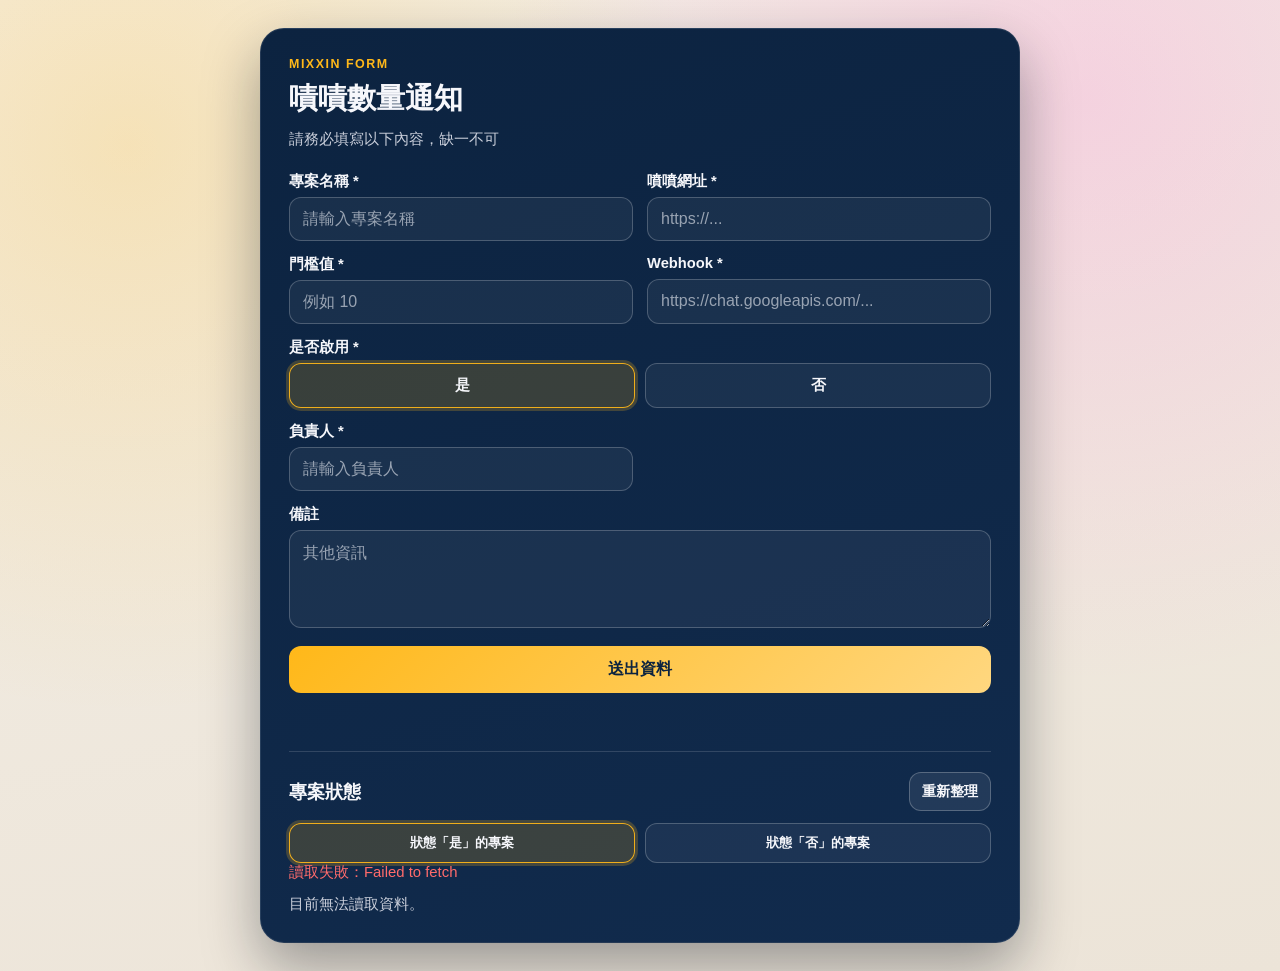
==== web/index.html @ 38cac71a "Reorganize web app into web folder and scope Pages deploy" ====
<!doctype html>
<html lang="zh-Hant">
  <head>
    <meta charset="utf-8" />
    <meta name="viewport" content="width=device-width, initial-scale=1" />
    <title>資料填寫表單</title>
    <link rel="stylesheet" href="styles.css" />
  </head>
  <body>
    <main class="page">
      <section class="card" aria-label="Google Sheet 表單">
        <header class="hero">
          <p class="eyebrow">MIXXIN FORM</p>
          <h1>嘖嘖數量通知</h1>
          <p class="subtitle">請務必填寫以下內容，缺一不可</p>
        </header>

        <form id="sheet-form" class="form" novalidate>
          <div id="fields" class="fields" aria-live="polite"></div>

          <div class="actions">
            <button id="submit-btn" class="btn" type="submit">送出資料</button>
            <p id="status" class="status" role="status" aria-live="polite"></p>
          </div>
        </form>

        <section class="enabled-section" aria-label="專案狀態">
          <div class="enabled-head">
            <h2>專案狀態</h2>
            <button id="refresh-enabled-btn" class="btn btn-ghost" type="button">重新整理</button>
          </div>
          <div class="status-switch" role="group" aria-label="專案狀態篩選">
            <button class="status-tab is-active js-status-tab" type="button" data-status="enabled">狀態「是」的專案</button>
            <button class="status-tab js-status-tab" type="button" data-status="disabled">狀態「否」的專案</button>
          </div>
          <p id="enabled-status" class="status" role="status" aria-live="polite"></p>
          <div id="enabled-list" class="enabled-list"></div>
        </section>
      </section>
    </main>

    <script src="app.js"></script>
  </body>
</html>
---- web/styles.css ----
:root {
  --bg-1: #f4efe6;
  --bg-2: #ece4d8;
  --surface: #0c2340;
  --surface-2: #112b4d;
  --ink: #f6f7fb;
  --muted: #c9ceda;
  --primary: #ffb819;
  --accent: #ff48cc;
  --ok: #3ecf8e;
  --err: #ff6b6b;
  --font: "Rubik", "Noto Sans TC", "PingFang TC", "Microsoft JhengHei", sans-serif;
}

* {
  box-sizing: border-box;
}

body {
  margin: 0;
  min-height: 100vh;
  font-family: var(--font);
  background:
    radial-gradient(circle at 10% 15%, rgba(255, 184, 25, 0.22), transparent 40%),
    radial-gradient(circle at 85% 10%, rgba(255, 72, 204, 0.16), transparent 42%),
    linear-gradient(170deg, var(--bg-1), var(--bg-2));
  color: #1f2530;
}

.page {
  min-height: 100vh;
  display: grid;
  place-items: center;
  padding: 28px 16px;
}

.card {
  width: min(760px, 100%);
  background: linear-gradient(160deg, var(--surface), var(--surface-2));
  color: var(--ink);
  border-radius: 24px;
  padding: 28px;
  box-shadow: 0 24px 56px rgba(6, 14, 24, 0.36);
  border: 1px solid rgba(255, 255, 255, 0.1);
  animation: reveal 0.5s ease-out;
}

.hero h1 {
  margin: 0;
  font-size: clamp(1.5rem, 2.3vw, 2rem);
}

.eyebrow {
  margin: 0 0 8px;
  color: var(--primary);
  letter-spacing: 0.12em;
  font-size: 0.78rem;
  font-weight: 700;
}

.subtitle {
  margin: 10px 0 0;
  color: var(--muted);
  font-size: 0.95rem;
}

.form {
  margin-top: 22px;
}

.fields {
  display: grid;
  gap: 14px;
  grid-template-columns: repeat(2, minmax(0, 1fr));
}

.field {
  display: grid;
  gap: 6px;
}

.field:nth-child(5),
.field:has(textarea) {
  grid-column: 1 / -1;
}

label {
  font-weight: 600;
  font-size: 0.92rem;
}

input,
textarea {
  width: 100%;
  border: 1px solid rgba(255, 255, 255, 0.22);
  border-radius: 12px;
  padding: 12px 13px;
  font-size: 1rem;
  font-family: var(--font);
  color: var(--ink);
  background: rgba(255, 255, 255, 0.05);
  outline: none;
  transition: border-color 0.2s ease, box-shadow 0.2s ease;
}

input::placeholder,
textarea::placeholder {
  color: rgba(245, 247, 251, 0.58);
}

input:focus,
textarea:focus {
  border-color: var(--primary);
  box-shadow: 0 0 0 3px rgba(255, 184, 25, 0.22);
}

.toggle-group {
  display: grid;
  grid-template-columns: repeat(2, minmax(0, 1fr));
  gap: 10px;
}

.toggle-item {
  position: relative;
  display: block;
  cursor: pointer;
}

.toggle-item input {
  position: absolute;
  opacity: 0;
  pointer-events: none;
}

.toggle-item span {
  display: block;
  text-align: center;
  padding: 12px 10px;
  border-radius: 12px;
  border: 1px solid rgba(255, 255, 255, 0.22);
  background: rgba(255, 255, 255, 0.05);
  color: var(--ink);
  font-weight: 700;
  transition: border-color 0.2s ease, box-shadow 0.2s ease, background 0.2s ease;
}

.toggle-item input:checked + span {
  border-color: rgba(255, 184, 25, 0.92);
  background: rgba(255, 184, 25, 0.18);
  box-shadow: 0 0 0 3px rgba(255, 184, 25, 0.22);
}

.actions {
  margin-top: 18px;
  display: grid;
  gap: 10px;
}

.btn {
  border: none;
  border-radius: 12px;
  padding: 13px 16px;
  font-size: 1rem;
  font-weight: 700;
  font-family: var(--font);
  background: linear-gradient(135deg, var(--primary), #ffd77f);
  color: #0c2340;
  cursor: pointer;
  transition: transform 0.15s ease;
}

.btn:hover {
  transform: translateY(-1px);
}

.btn.btn-ghost {
  background: rgba(255, 255, 255, 0.08);
  border: 1px solid rgba(255, 255, 255, 0.24);
  color: var(--ink);
}

.btn.btn-small {
  padding: 9px 12px;
  font-size: 0.88rem;
}

.btn.btn-danger {
  background: linear-gradient(135deg, #ff7f7f, #ff5454);
  color: #2f0808;
  min-width: 88px;
}

.btn.btn-success {
  background: linear-gradient(135deg, #84e6b8, #3ecf8e);
  color: #073420;
  min-width: 88px;
}

.btn:disabled {
  opacity: 0.6;
  cursor: not-allowed;
  transform: none;
}

.status {
  min-height: 22px;
  margin: 0;
  font-size: 0.93rem;
  color: var(--muted);
}

.status.success {
  color: var(--ok);
}

.status.error {
  color: var(--err);
}

.status.pending {
  color: var(--primary);
}

.enabled-section {
  margin-top: 26px;
  border-top: 1px solid rgba(255, 255, 255, 0.14);
  padding-top: 20px;
}

.enabled-head {
  display: flex;
  justify-content: space-between;
  align-items: center;
  gap: 10px;
}

.enabled-head h2 {
  margin: 0;
  font-size: 1.15rem;
}

.enabled-head .btn {
  padding: 9px 12px;
  font-size: 0.9rem;
}

.enabled-list {
  margin-top: 10px;
  display: grid;
  gap: 10px;
}

.status-switch {
  margin-top: 12px;
  display: grid;
  grid-template-columns: repeat(2, minmax(0, 1fr));
  gap: 10px;
}

.status-tab {
  border: 1px solid rgba(255, 255, 255, 0.22);
  border-radius: 12px;
  padding: 10px 12px;
  background: rgba(255, 255, 255, 0.05);
  color: var(--ink);
  font-weight: 700;
  font-family: var(--font);
  cursor: pointer;
}

.status-tab.is-active {
  border-color: rgba(255, 184, 25, 0.92);
  background: rgba(255, 184, 25, 0.18);
  box-shadow: 0 0 0 3px rgba(255, 184, 25, 0.22);
}

.project-item {
  border: 1px solid rgba(255, 255, 255, 0.16);
  border-radius: 14px;
  padding: 12px;
  display: flex;
  justify-content: space-between;
  align-items: flex-start;
  gap: 12px;
  background: rgba(255, 255, 255, 0.04);
}

.project-main h3 {
  margin: 0;
  font-size: 1rem;
}

.project-main p {
  margin: 5px 0 0;
  color: var(--muted);
  font-size: 0.92rem;
}

.threshold-editor {
  margin-top: 8px;
  display: grid;
  gap: 6px;
}

.threshold-editor label {
  color: var(--muted);
  font-size: 0.86rem;
}

.threshold-controls {
  display: flex;
  gap: 8px;
  align-items: center;
}

.threshold-input {
  max-width: 140px;
}

.project-main a {
  display: inline-block;
  margin-top: 6px;
  color: #8fd3ff;
  font-size: 0.9rem;
  word-break: break-all;
}

.project-main .note {
  margin-top: 7px;
  color: #e2e7f2;
}

.empty {
  margin: 0;
  color: var(--muted);
  font-size: 0.92rem;
}

@keyframes reveal {
  from {
    opacity: 0;
    transform: translateY(12px);
  }
  to {
    opacity: 1;
    transform: translateY(0);
  }
}

@media (max-width: 640px) {
  .card {
    padding: 20px;
    border-radius: 18px;
  }

  .fields {
    grid-template-columns: 1fr;
  }

  .field,
  .field:nth-child(5) {
    grid-column: auto;
  }

  .enabled-head {
    align-items: stretch;
    flex-direction: column;
  }

  .project-item {
    flex-direction: column;
  }

  .project-item .btn {
    width: 100%;
  }

  .status-switch {
    grid-template-columns: 1fr;
  }

  .threshold-controls {
    flex-direction: column;
    align-items: stretch;
  }

  .threshold-input {
    max-width: none;
  }
}
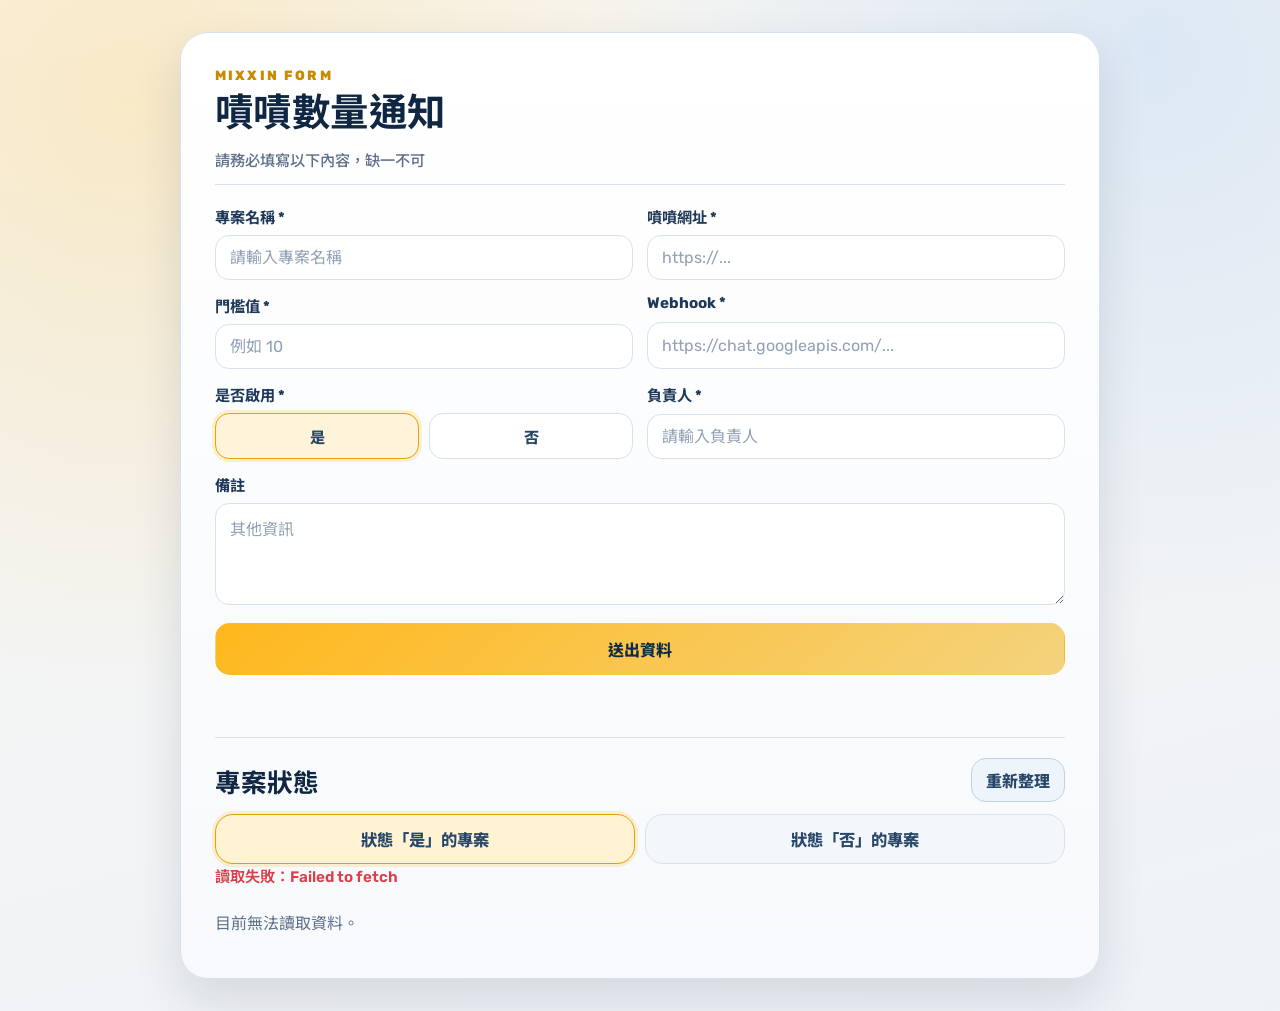
==== commit f9b9bcdd: "Bust cache for web assets" ====
--- a/web/index.html
+++ b/web/index.html
@@ -4,7 +4,7 @@
     <meta charset="utf-8" />
     <meta name="viewport" content="width=device-width, initial-scale=1" />
     <title>資料填寫表單</title>
-    <link rel="stylesheet" href="styles.css" />
+    <link rel="stylesheet" href="styles.css?v=20260305-1" />
   </head>
   <body>
     <main class="page">
@@ -39,6 +39,6 @@
       </section>
     </main>
 
-    <script src="app.js"></script>
+    <script src="app.js?v=20260305-1"></script>
   </body>
 </html>
--- a/web/styles.css
+++ b/web/styles.css
@@ -1,72 +1,84 @@
+@import url("https://fonts.googleapis.com/css2?family=Noto+Sans+TC:wght@400;500;600;700;800&family=Rubik:wght@400;500;600;700;800&display=swap");
+
 :root {
-  --bg-1: #f4efe6;
-  --bg-2: #ece4d8;
-  --surface: #0c2340;
-  --surface-2: #112b4d;
-  --ink: #f6f7fb;
-  --muted: #c9ceda;
-  --primary: #ffb819;
-  --accent: #ff48cc;
-  --ok: #3ecf8e;
-  --err: #ff6b6b;
+  --bg-base: #f8f6f1;
+  --bg-muted: #eef2f7;
+  --panel: #ffffff;
+  --panel-2: #f7f9fc;
+  --surface: #ffffff;
+  --surface-soft: #f4f7fb;
+  --ink: #172b42;
+  --ink-muted: #5e718a;
+  --line: #d8e2ee;
+  --line-strong: #c2d0df;
+  --primary: #ffb81c;
+  --primary-soft: rgba(255, 184, 28, 0.2);
+  --danger: #f55662;
+  --success: #19b575;
+  --link: #1f73c9;
   --font: "Rubik", "Noto Sans TC", "PingFang TC", "Microsoft JhengHei", sans-serif;
 }
 
-* {
-  box-sizing: border-box;
-}
+* { box-sizing: border-box; }
 
 body {
   margin: 0;
   min-height: 100vh;
   font-family: var(--font);
+  color: var(--ink);
   background:
-    radial-gradient(circle at 10% 15%, rgba(255, 184, 25, 0.22), transparent 40%),
-    radial-gradient(circle at 85% 10%, rgba(255, 72, 204, 0.16), transparent 42%),
-    linear-gradient(170deg, var(--bg-1), var(--bg-2));
-  color: #1f2530;
+    radial-gradient(circle at 10% 10%, rgba(255, 184, 28, 0.2), transparent 40%),
+    radial-gradient(circle at 90% 5%, rgba(84, 164, 255, 0.16), transparent 38%),
+    linear-gradient(165deg, var(--bg-base), var(--bg-muted));
 }
 
 .page {
   min-height: 100vh;
   display: grid;
   place-items: center;
-  padding: 28px 16px;
+  padding: 32px 16px;
 }
 
 .card {
-  width: min(760px, 100%);
-  background: linear-gradient(160deg, var(--surface), var(--surface-2));
+  width: min(920px, 100%);
+  border-radius: 28px;
+  border: 1px solid var(--line);
+  background: linear-gradient(180deg, var(--panel), var(--panel-2));
   color: var(--ink);
-  border-radius: 24px;
-  padding: 28px;
-  box-shadow: 0 24px 56px rgba(6, 14, 24, 0.36);
-  border: 1px solid rgba(255, 255, 255, 0.1);
-  animation: reveal 0.5s ease-out;
+  box-shadow: 0 22px 48px rgba(20, 35, 54, 0.12);
+  padding: 34px;
+  animation: reveal 0.45s ease-out;
+}
+
+.hero {
+  padding-bottom: 14px;
+  border-bottom: 1px solid var(--line);
 }
 
 .hero h1 {
   margin: 0;
-  font-size: clamp(1.5rem, 2.3vw, 2rem);
+  font-size: clamp(1.6rem, 3vw, 2.45rem);
+  letter-spacing: 0.01em;
+  line-height: 1.08;
+  color: #0f2742;
 }
 
 .eyebrow {
-  margin: 0 0 8px;
-  color: var(--primary);
-  letter-spacing: 0.12em;
-  font-size: 0.78rem;
-  font-weight: 700;
+  margin: 0 0 10px;
+  color: #ca8a00;
+  letter-spacing: 0.16em;
+  font-weight: 800;
+  font-size: 0.84rem;
 }
 
 .subtitle {
-  margin: 10px 0 0;
-  color: var(--muted);
+  margin: 14px 0 0;
+  color: var(--ink-muted);
   font-size: 0.95rem;
-}
-
-.form {
-  margin-top: 22px;
-}
+  font-weight: 500;
+}
+
+.form { margin-top: 20px; }
 
 .fields {
   display: grid;
@@ -74,156 +86,117 @@
   grid-template-columns: repeat(2, minmax(0, 1fr));
 }
 
-.field {
-  display: grid;
-  gap: 6px;
-}
-
-.field:nth-child(5),
-.field:has(textarea) {
-  grid-column: 1 / -1;
-}
+.field { display: grid; gap: 8px; }
+.field:has(textarea) { grid-column: 1 / -1; }
 
 label {
-  font-weight: 600;
-  font-size: 0.92rem;
+  font-size: 0.95rem;
+  font-weight: 700;
+  color: #1e3958;
 }
 
 input,
 textarea {
   width: 100%;
-  border: 1px solid rgba(255, 255, 255, 0.22);
-  border-radius: 12px;
-  padding: 12px 13px;
+  border: 1px solid var(--line);
+  border-radius: 14px;
+  padding: 12px 14px;
+  background: var(--surface);
+  color: var(--ink);
   font-size: 1rem;
   font-family: var(--font);
-  color: var(--ink);
-  background: rgba(255, 255, 255, 0.05);
   outline: none;
-  transition: border-color 0.2s ease, box-shadow 0.2s ease;
+  transition: border-color 0.2s ease, box-shadow 0.2s ease, background 0.2s ease;
 }
 
 input::placeholder,
-textarea::placeholder {
-  color: rgba(245, 247, 251, 0.58);
-}
+textarea::placeholder { color: #91a1b6; }
 
 input:focus,
 textarea:focus {
-  border-color: var(--primary);
-  box-shadow: 0 0 0 3px rgba(255, 184, 25, 0.22);
+  border-color: #e8a90f;
+  box-shadow: 0 0 0 3px var(--primary-soft);
+  background: #fffef9;
 }
 
 .toggle-group {
   display: grid;
+  gap: 10px;
   grid-template-columns: repeat(2, minmax(0, 1fr));
-  gap: 10px;
-}
-
-.toggle-item {
-  position: relative;
-  display: block;
-  cursor: pointer;
-}
-
-.toggle-item input {
-  position: absolute;
-  opacity: 0;
-  pointer-events: none;
-}
+}
+
+.toggle-item { position: relative; display: block; cursor: pointer; }
+.toggle-item input { position: absolute; opacity: 0; pointer-events: none; }
 
 .toggle-item span {
   display: block;
   text-align: center;
-  padding: 12px 10px;
-  border-radius: 12px;
-  border: 1px solid rgba(255, 255, 255, 0.22);
-  background: rgba(255, 255, 255, 0.05);
-  color: var(--ink);
-  font-weight: 700;
-  transition: border-color 0.2s ease, box-shadow 0.2s ease, background 0.2s ease;
+  border: 1px solid var(--line);
+  border-radius: 14px;
+  padding: 11px 10px;
+  background: var(--surface);
+  color: #274566;
+  font-weight: 800;
 }
 
 .toggle-item input:checked + span {
-  border-color: rgba(255, 184, 25, 0.92);
-  background: rgba(255, 184, 25, 0.18);
-  box-shadow: 0 0 0 3px rgba(255, 184, 25, 0.22);
-}
-
-.actions {
-  margin-top: 18px;
-  display: grid;
-  gap: 10px;
-}
+  border-color: #e3a30a;
+  background: #fff4d9;
+  box-shadow: 0 0 0 3px var(--primary-soft);
+}
+
+.actions { margin-top: 18px; display: grid; gap: 10px; }
 
 .btn {
-  border: none;
-  border-radius: 12px;
+  border: 1px solid transparent;
+  border-radius: 15px;
   padding: 13px 16px;
   font-size: 1rem;
-  font-weight: 700;
+  font-weight: 800;
   font-family: var(--font);
-  background: linear-gradient(135deg, var(--primary), #ffd77f);
-  color: #0c2340;
+  background: linear-gradient(140deg, #ffb81c 0%, #f4d37d 100%);
+  color: #102a43;
   cursor: pointer;
-  transition: transform 0.15s ease;
-}
-
-.btn:hover {
-  transform: translateY(-1px);
-}
+  transition: transform 0.15s ease, filter 0.2s ease;
+}
+
+.btn:hover { transform: translateY(-1px); filter: brightness(1.03); }
+.btn:disabled { opacity: 0.62; cursor: not-allowed; transform: none; }
 
 .btn.btn-ghost {
-  background: rgba(255, 255, 255, 0.08);
-  border: 1px solid rgba(255, 255, 255, 0.24);
-  color: var(--ink);
-}
-
-.btn.btn-small {
-  padding: 9px 12px;
-  font-size: 0.88rem;
-}
+  background: #eef4fb;
+  border-color: var(--line-strong);
+  color: #284666;
+}
+
+.btn.btn-small { padding: 10px 12px; font-size: 0.9rem; }
 
 .btn.btn-danger {
-  background: linear-gradient(135deg, #ff7f7f, #ff5454);
-  color: #2f0808;
-  min-width: 88px;
+  background: linear-gradient(140deg, #ff8a91 0%, var(--danger) 100%);
+  color: #421018;
+  min-width: 92px;
 }
 
 .btn.btn-success {
-  background: linear-gradient(135deg, #84e6b8, #3ecf8e);
-  color: #073420;
-  min-width: 88px;
-}
-
-.btn:disabled {
-  opacity: 0.6;
-  cursor: not-allowed;
-  transform: none;
+  background: linear-gradient(140deg, #7ee5bb 0%, var(--success) 100%);
+  color: #0b3f28;
+  min-width: 92px;
 }
 
 .status {
-  min-height: 22px;
-  margin: 0;
-  font-size: 0.93rem;
-  color: var(--muted);
-}
-
-.status.success {
-  color: var(--ok);
-}
-
-.status.error {
-  color: var(--err);
-}
-
-.status.pending {
-  color: var(--primary);
-}
+  min-height: 24px;
+  margin: 0;
+  color: var(--ink-muted);
+  font-size: 0.95rem;
+  font-weight: 600;
+}
+.status.success { color: #0f9b65; }
+.status.error { color: #d8404a; }
+.status.pending { color: #b57b00; }
 
 .enabled-section {
-  margin-top: 26px;
-  border-top: 1px solid rgba(255, 255, 255, 0.14);
+  margin-top: 28px;
+  border-top: 1px solid var(--line);
   padding-top: 20px;
 }
 
@@ -236,19 +209,11 @@
 
 .enabled-head h2 {
   margin: 0;
-  font-size: 1.15rem;
-}
-
-.enabled-head .btn {
-  padding: 9px 12px;
-  font-size: 0.9rem;
-}
-
-.enabled-list {
-  margin-top: 10px;
-  display: grid;
-  gap: 10px;
-}
+  font-size: clamp(1.45rem, 2vw, 1.8rem);
+  color: #0f2742;
+}
+
+.enabled-head .btn { padding: 9px 14px; }
 
 .status-switch {
   margin-top: 12px;
@@ -258,109 +223,111 @@
 }
 
 .status-tab {
-  border: 1px solid rgba(255, 255, 255, 0.22);
-  border-radius: 12px;
-  padding: 10px 12px;
-  background: rgba(255, 255, 255, 0.05);
-  color: var(--ink);
-  font-weight: 700;
+  border: 1px solid var(--line);
+  border-radius: 18px;
+  padding: 12px 14px;
+  background: #f3f7fc;
+  color: #294869;
+  font-size: 1.02rem;
+  font-weight: 800;
   font-family: var(--font);
   cursor: pointer;
 }
 
 .status-tab.is-active {
-  border-color: rgba(255, 184, 25, 0.92);
-  background: rgba(255, 184, 25, 0.18);
-  box-shadow: 0 0 0 3px rgba(255, 184, 25, 0.22);
+  border-color: #dda10d;
+  background: #fff3d4;
+  box-shadow: 0 0 0 3px var(--primary-soft);
+}
+
+.enabled-list {
+  margin-top: 12px;
+  display: grid;
+  gap: 12px;
 }
 
 .project-item {
-  border: 1px solid rgba(255, 255, 255, 0.16);
-  border-radius: 14px;
-  padding: 12px;
+  border: 1px solid var(--line);
+  border-radius: 20px;
+  background: #ffffff;
+  padding: 18px;
   display: flex;
   justify-content: space-between;
   align-items: flex-start;
-  gap: 12px;
-  background: rgba(255, 255, 255, 0.04);
+  gap: 16px;
 }
 
 .project-main h3 {
   margin: 0;
-  font-size: 1rem;
+  font-size: 1.45rem;
+  line-height: 1.05;
+  color: #0f2742;
 }
 
 .project-main p {
-  margin: 5px 0 0;
-  color: var(--muted);
+  margin: 7px 0 0;
+  color: #5c7089;
   font-size: 0.92rem;
 }
 
 .threshold-editor {
-  margin-top: 8px;
-  display: grid;
-  gap: 6px;
+  margin-top: 9px;
+  display: grid;
+  gap: 7px;
 }
 
 .threshold-editor label {
-  color: var(--muted);
+  color: #516882;
   font-size: 0.86rem;
 }
 
 .threshold-controls {
   display: flex;
+  align-items: center;
   gap: 8px;
-  align-items: center;
 }
 
 .threshold-input {
-  max-width: 140px;
+  max-width: 180px;
+  background: #f9fbfe;
 }
 
 .project-main a {
   display: inline-block;
-  margin-top: 6px;
-  color: #8fd3ff;
+  margin-top: 8px;
+  color: var(--link);
   font-size: 0.9rem;
   word-break: break-all;
 }
 
 .project-main .note {
   margin-top: 7px;
-  color: #e2e7f2;
+  color: #355270;
 }
 
 .empty {
   margin: 0;
-  color: var(--muted);
-  font-size: 0.92rem;
+  padding: 10px 0;
+  color: var(--ink-muted);
+  font-size: 1rem;
 }
 
 @keyframes reveal {
-  from {
-    opacity: 0;
-    transform: translateY(12px);
+  from { opacity: 0; transform: translateY(12px); }
+  to { opacity: 1; transform: translateY(0); }
+}
+
+@media (max-width: 760px) {
+  .card {
+    padding: 22px;
+    border-radius: 22px;
   }
-  to {
-    opacity: 1;
-    transform: translateY(0);
-  }
-}
-
-@media (max-width: 640px) {
-  .card {
-    padding: 20px;
-    border-radius: 18px;
-  }
-
-  .fields {
-    grid-template-columns: 1fr;
-  }
-
-  .field,
-  .field:nth-child(5) {
-    grid-column: auto;
-  }
+
+  .hero h1 { font-size: clamp(1.8rem, 8vw, 2.6rem); }
+  .subtitle { font-size: 1rem; }
+
+  .fields,
+  .status-switch { grid-template-columns: 1fr; }
 
   .enabled-head {
     align-items: stretch;
@@ -369,22 +336,20 @@
 
   .project-item {
     flex-direction: column;
+    gap: 12px;
   }
 
-  .project-item .btn {
-    width: 100%;
-  }
-
-  .status-switch {
-    grid-template-columns: 1fr;
-  }
+  .project-item .btn,
+  .threshold-controls .btn { width: 100%; }
 
   .threshold-controls {
     flex-direction: column;
     align-items: stretch;
   }
 
-  .threshold-input {
-    max-width: none;
-  }
-}
+  .threshold-input { max-width: none; }
+
+  .project-main h3 { font-size: 1.55rem; }
+  .project-main p,
+  .project-main a { font-size: 1rem; }
+}
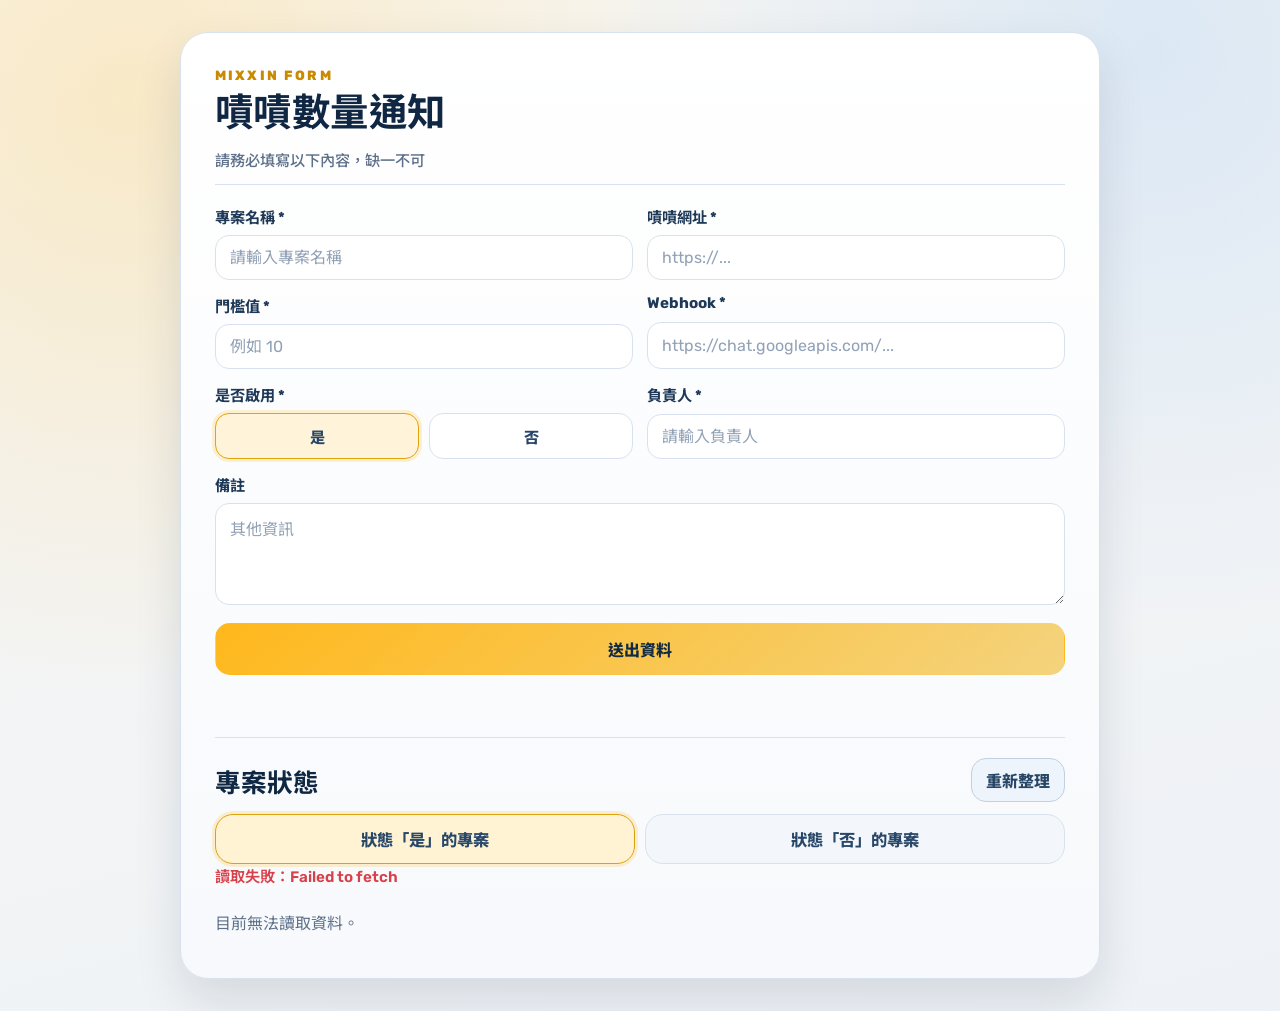
==== commit 08f315d0: "Update link preview title and description" ====
--- a/web/index.html
+++ b/web/index.html
@@ -3,7 +3,12 @@
   <head>
     <meta charset="utf-8" />
     <meta name="viewport" content="width=device-width, initial-scale=1" />
-    <title>資料填寫表單</title>
+    <title>嘖嘖數量通知填寫處</title>
+    <meta name="description" content="MIXXIN 專用" />
+    <meta property="og:title" content="嘖嘖數量通知填寫處" />
+    <meta property="og:description" content="MIXXIN 專用" />
+    <meta property="twitter:title" content="嘖嘖數量通知填寫處" />
+    <meta property="twitter:description" content="MIXXIN 專用" />
     <link rel="stylesheet" href="styles.css?v=20260305-1" />
   </head>
   <body>
--- a/web/styles.css
+++ b/web/styles.css
@@ -259,7 +259,7 @@
 
 .project-main h3 {
   margin: 0;
-  font-size: 1.45rem;
+  font-size: 1.2rem;
   line-height: 1.05;
   color: #0f2742;
 }
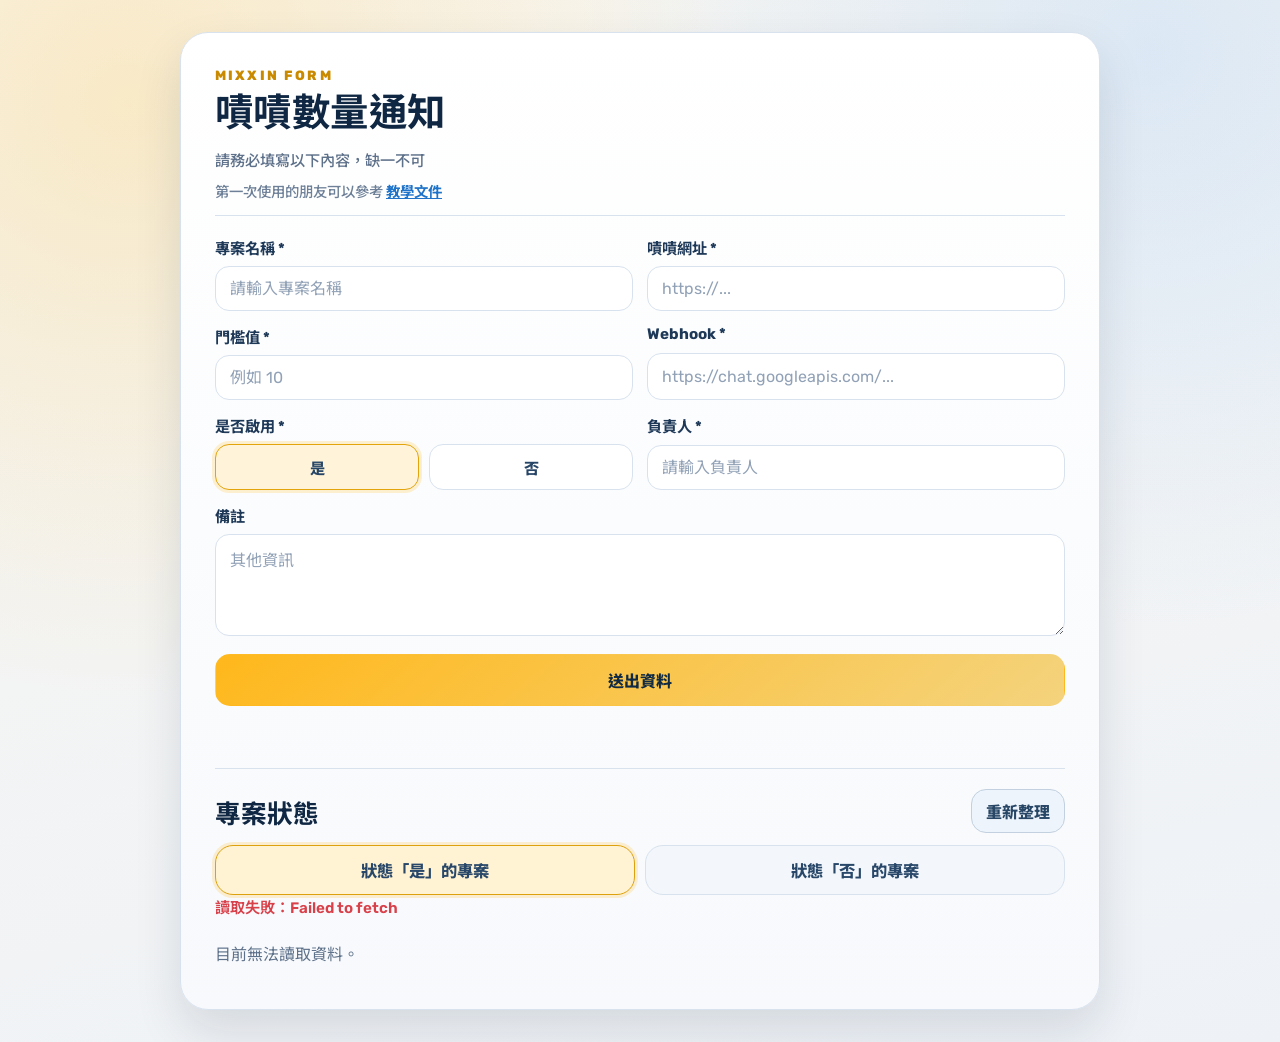
==== commit 401df50a: "Add onboarding helper text with tutorial link" ====
--- a/web/index.html
+++ b/web/index.html
@@ -18,6 +18,10 @@
           <p class="eyebrow">MIXXIN FORM</p>
           <h1>嘖嘖數量通知</h1>
           <p class="subtitle">請務必填寫以下內容，缺一不可</p>
+          <p class="helper-text">
+            第一次使用的朋友可以參考
+            <a href="https://www.notion.so/mixxin/1ec95ea1884180f183b6e52bf965c48f" target="_blank" rel="noopener noreferrer">教學文件</a>
+          </p>
         </header>
 
         <form id="sheet-form" class="form" novalidate>
--- a/web/styles.css
+++ b/web/styles.css
@@ -78,6 +78,19 @@
   font-weight: 500;
 }
 
+.helper-text {
+  margin: 10px 0 0;
+  color: #6e8098;
+  font-size: 0.9rem;
+  font-weight: 500;
+}
+
+.helper-text a {
+  color: var(--link);
+  font-weight: 700;
+  text-decoration: underline;
+}
+
 .form { margin-top: 20px; }
 
 .fields {
